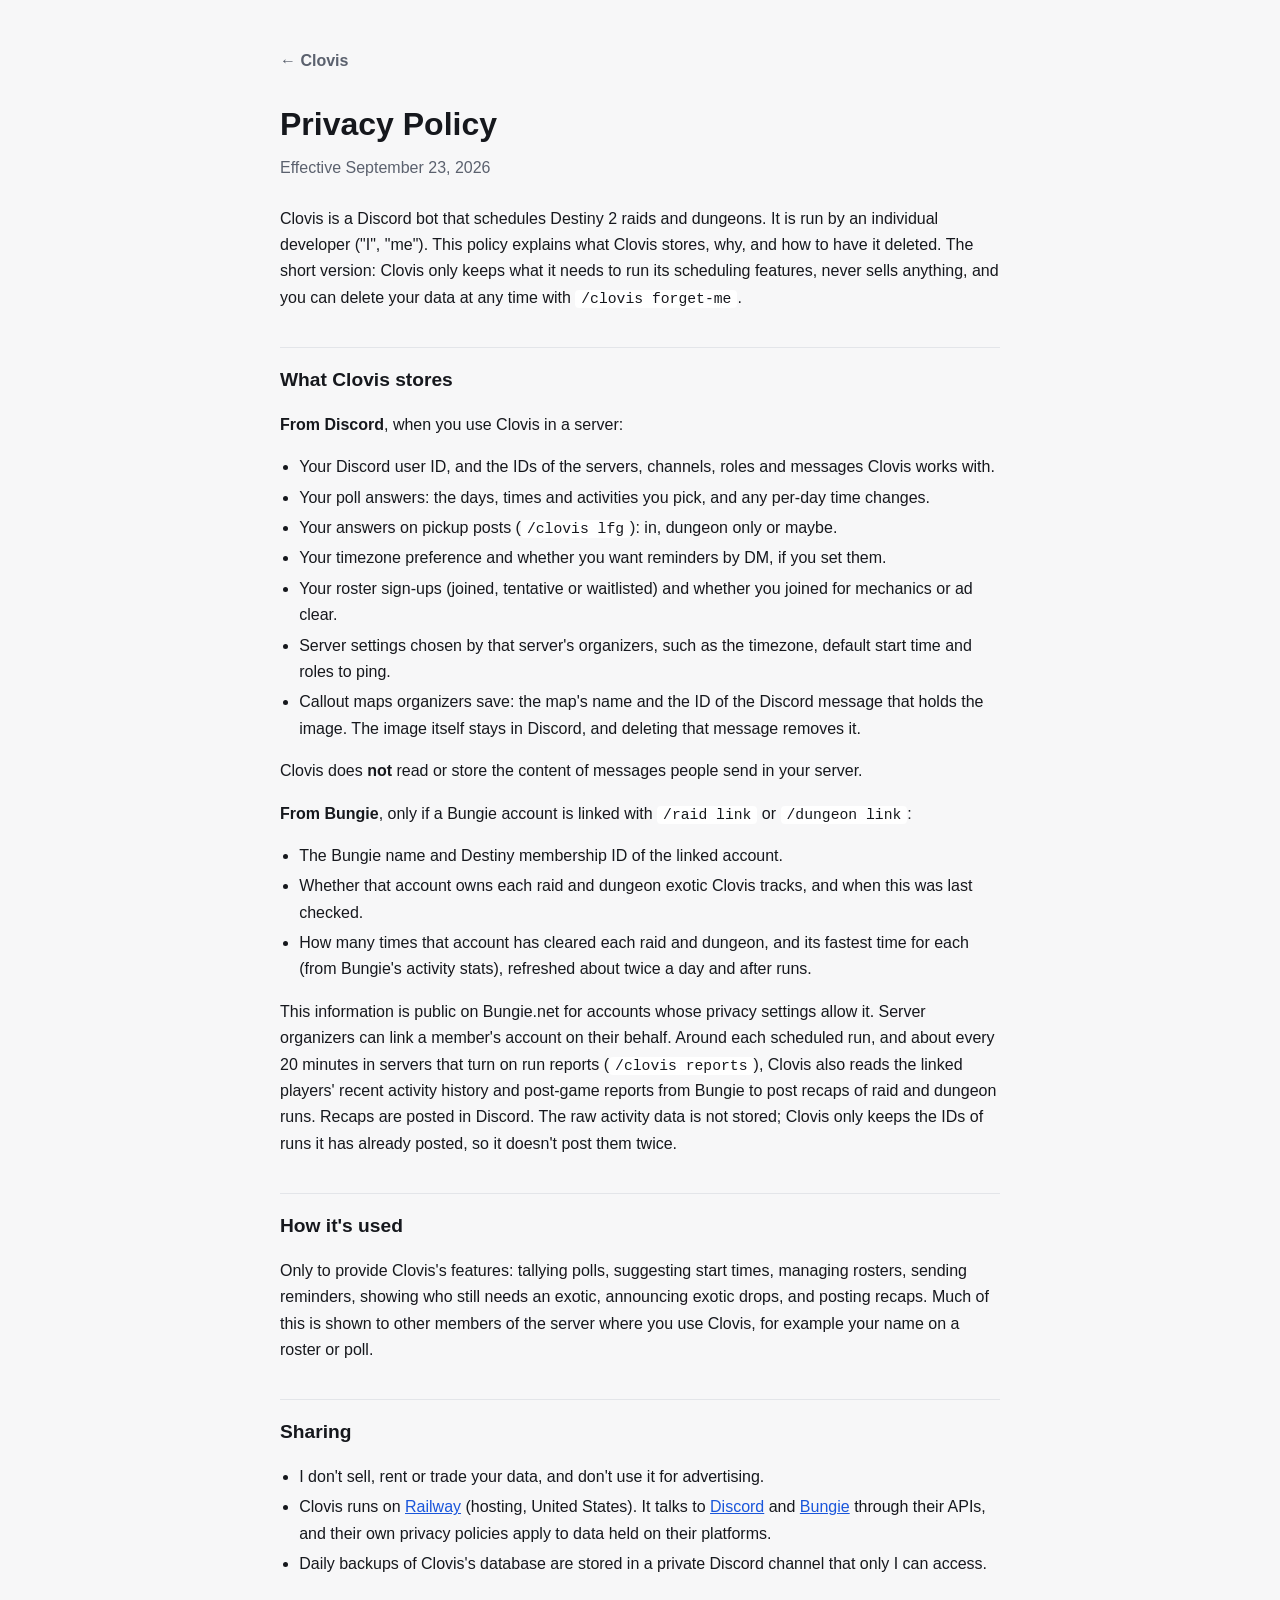
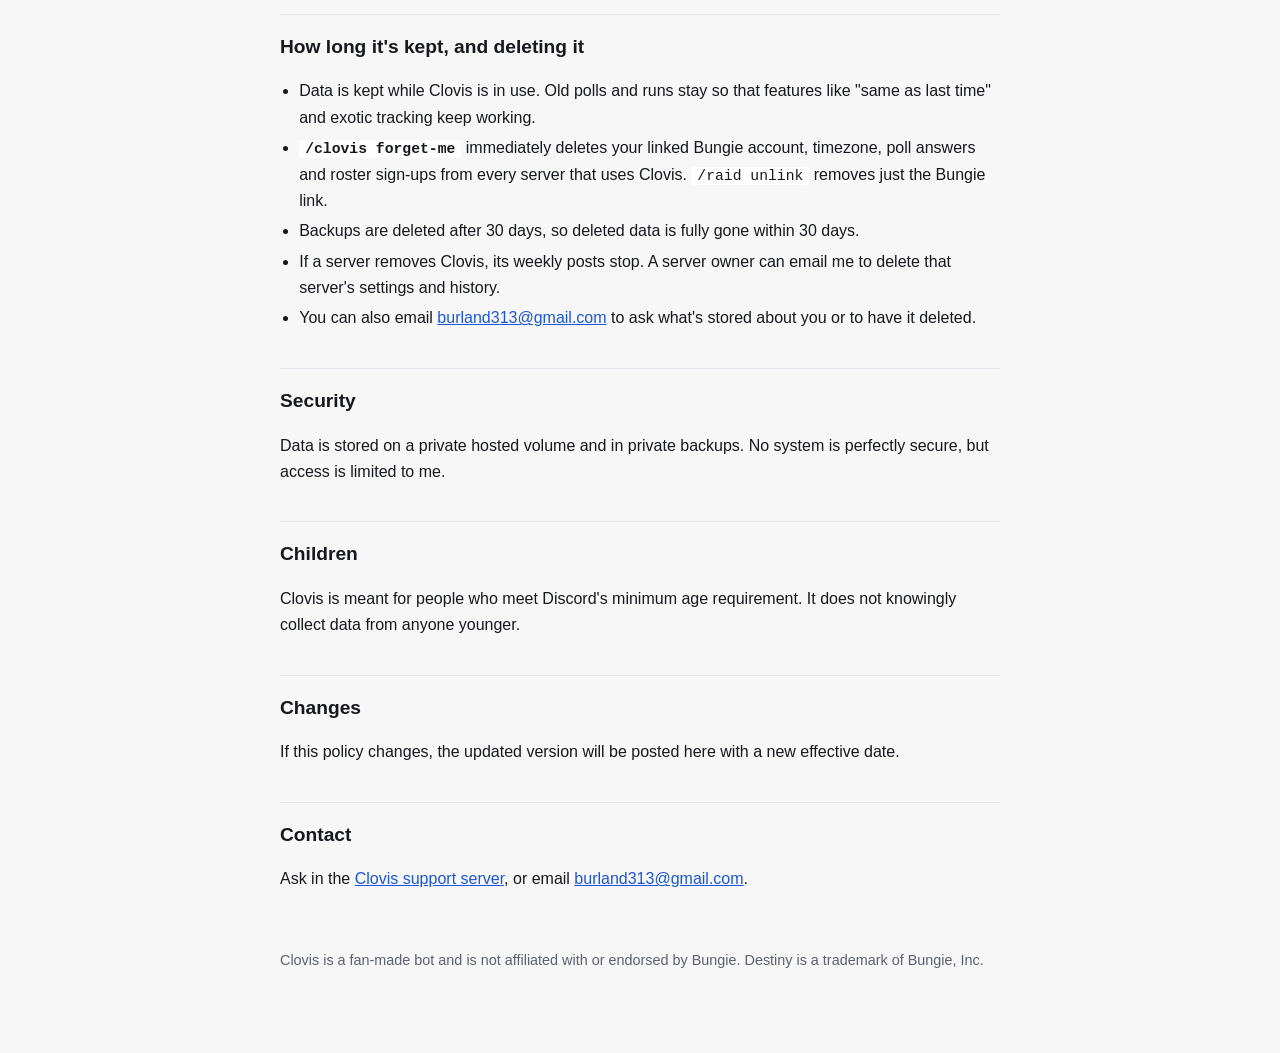
==== privacy/index.html @ f51cf2ff "Privacy: pickup post answers Co-Authored-By: Claude Opus 5.5 <noreply@anthropic.com>" ====
<!doctype html>
<html lang="en">
<head>
<meta charset="utf-8">
<meta name="viewport" content="width=device-width, initial-scale=1">
<title>Clovis Privacy Policy</title>
<link rel="stylesheet" href="../style.css">
</head>
<body>
<main>
  <header><a href="../">← Clovis</a></header>
  <h1>Privacy Policy</h1>
  <p class="meta">Effective September 23, 2026</p>

  <p>Clovis is a Discord bot that schedules Destiny 2 raids and dungeons. It is run by an individual developer ("I", "me"). This policy explains what Clovis stores, why, and how to have it deleted. The short version: Clovis only keeps what it needs to run its scheduling features, never sells anything, and you can delete your data at any time with <code>/clovis forget-me</code>.</p>

  <h2>What Clovis stores</h2>
  <p><strong>From Discord</strong>, when you use Clovis in a server:</p>
  <ul>
    <li>Your Discord user ID, and the IDs of the servers, channels, roles and messages Clovis works with.</li>
    <li>Your poll answers: the days, times and activities you pick, and any per-day time changes.</li>
    <li>Your answers on pickup posts (<code>/clovis lfg</code>): in, dungeon only or maybe.</li>
    <li>Your timezone preference and whether you want reminders by DM, if you set them.</li>
    <li>Your roster sign-ups (joined, tentative or waitlisted) and whether you joined for mechanics or ad clear.</li>
    <li>Server settings chosen by that server's organizers, such as the timezone, default start time and roles to ping.</li>
    <li>Callout maps organizers save: the map's name and the ID of the Discord message that holds the image. The image itself stays in Discord, and deleting that message removes it.</li>
  </ul>
  <p>Clovis does <strong>not</strong> read or store the content of messages people send in your server.</p>

  <p><strong>From Bungie</strong>, only if a Bungie account is linked with <code>/raid link</code> or <code>/dungeon link</code>:</p>
  <ul>
    <li>The Bungie name and Destiny membership ID of the linked account.</li>
    <li>Whether that account owns each raid and dungeon exotic Clovis tracks, and when this was last checked.</li>
    <li>How many times that account has cleared each raid and dungeon, and its fastest time for each (from Bungie's activity stats), refreshed about twice a day and after runs.</li>
  </ul>
  <p>This information is public on Bungie.net for accounts whose privacy settings allow it. Server organizers can link a member's account on their behalf. Around each scheduled run, and about every 20 minutes in servers that turn on run reports (<code>/clovis reports</code>), Clovis also reads the linked players' recent activity history and post-game reports from Bungie to post recaps of raid and dungeon runs. Recaps are posted in Discord. The raw activity data is not stored; Clovis only keeps the IDs of runs it has already posted, so it doesn't post them twice.</p>

  <h2>How it's used</h2>
  <p>Only to provide Clovis's features: tallying polls, suggesting start times, managing rosters, sending reminders, showing who still needs an exotic, announcing exotic drops, and posting recaps. Much of this is shown to other members of the server where you use Clovis, for example your name on a roster or poll.</p>

  <h2>Sharing</h2>
  <ul>
    <li>I don't sell, rent or trade your data, and don't use it for advertising.</li>
    <li>Clovis runs on <a href="https://railway.com">Railway</a> (hosting, United States). It talks to <a href="https://discord.com/privacy">Discord</a> and <a href="https://www.bungie.net/7/en/Legal/PrivacyPolicy">Bungie</a> through their APIs, and their own privacy policies apply to data held on their platforms.</li>
    <li>Daily backups of Clovis's database are stored in a private Discord channel that only I can access.</li>
  </ul>

  <h2>How long it's kept, and deleting it</h2>
  <ul>
    <li>Data is kept while Clovis is in use. Old polls and runs stay so that features like "same as last time" and exotic tracking keep working.</li>
    <li><strong><code>/clovis forget-me</code></strong> immediately deletes your linked Bungie account, timezone, poll answers and roster sign-ups from every server that uses Clovis. <code>/raid unlink</code> removes just the Bungie link.</li>
    <li>Backups are deleted after 30 days, so deleted data is fully gone within 30 days.</li>
    <li>If a server removes Clovis, its weekly posts stop. A server owner can email me to delete that server's settings and history.</li>
    <li>You can also email <a href="mailto:burland313@gmail.com">burland313@gmail.com</a> to ask what's stored about you or to have it deleted.</li>
  </ul>

  <h2>Security</h2>
  <p>Data is stored on a private hosted volume and in private backups. No system is perfectly secure, but access is limited to me.</p>

  <h2>Children</h2>
  <p>Clovis is meant for people who meet Discord's minimum age requirement. It does not knowingly collect data from anyone younger.</p>

  <h2>Changes</h2>
  <p>If this policy changes, the updated version will be posted here with a new effective date.</p>

  <h2>Contact</h2>
  <p>Ask in the <a href="https://discord.gg/Kxr7ddPRrA">Clovis support server</a>, or email <a href="mailto:burland313@gmail.com">burland313@gmail.com</a>.</p>

  <footer>Clovis is a fan-made bot and is not affiliated with or endorsed by Bungie. Destiny is a trademark of Bungie, Inc.</footer>
</main>
</body>
</html>
---- style.css ----
:root { --bg: #0f1115; --panel: #171a21; --text: #e6e8ec; --muted: #9aa1ad; --accent: #f1c40f; --link: #8ab4ff; --rule: #262a33; }
@media (prefers-color-scheme: light) {
  :root { --bg: #f7f7f8; --panel: #ffffff; --text: #16181d; --muted: #5b616e; --accent: #b8860b; --link: #1a56db; --rule: #e3e5e9; }
}
* { box-sizing: border-box; }
body { margin: 0; background: var(--bg); color: var(--text); font: 16px/1.65 -apple-system, BlinkMacSystemFont, "Segoe UI", Roboto, sans-serif; }
main { max-width: 760px; margin: 0 auto; padding: 48px 20px 80px; }
header a { color: var(--muted); text-decoration: none; font-weight: 600; }
h1 { font-size: 2rem; margin: 24px 0 4px; }
h1 span { color: var(--accent); }
h2 { font-size: 1.2rem; margin: 36px 0 8px; padding-top: 16px; border-top: 1px solid var(--rule); }
.meta { color: var(--muted); margin: 0 0 24px; }
a { color: var(--link); }
ul { padding-left: 1.2em; }
li { margin: 4px 0; }
code { background: var(--panel); padding: 1px 6px; border-radius: 4px; font-size: .92em; }
.card { background: var(--panel); border: 1px solid var(--rule); border-radius: 10px; padding: 16px 20px; margin: 16px 0; }
footer { margin-top: 56px; color: var(--muted); font-size: .9rem; }
.cta { display: flex; flex-wrap: wrap; align-items: center; gap: 10px 16px; margin: 0 0 24px; }
.cta span { color: var(--muted); font-size: .92rem; }
.add { display: inline-block; background: #5865f2; color: #fff; font-weight: 600; text-decoration: none; padding: 10px 18px; border-radius: 6px; }
.add:hover { background: #4752c4; }
.add:focus-visible { outline: 2px solid var(--accent); outline-offset: 2px; }
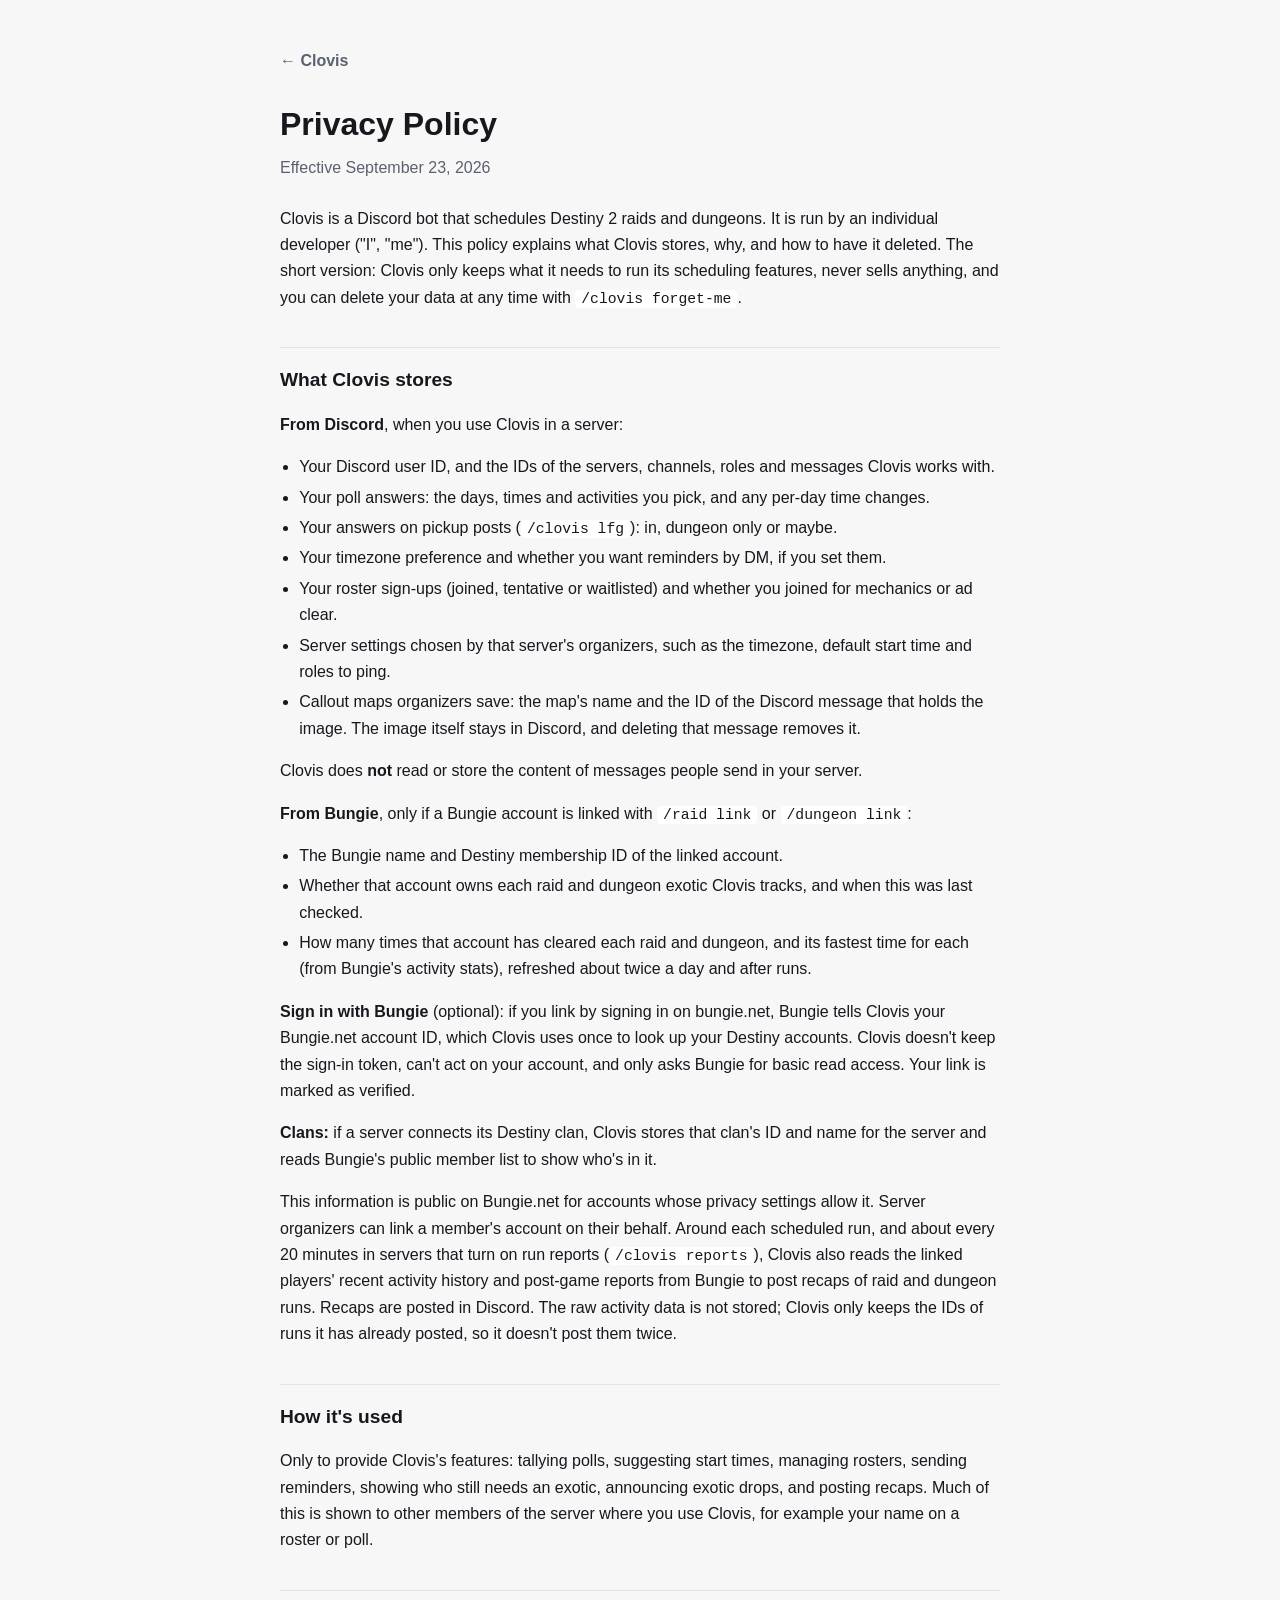
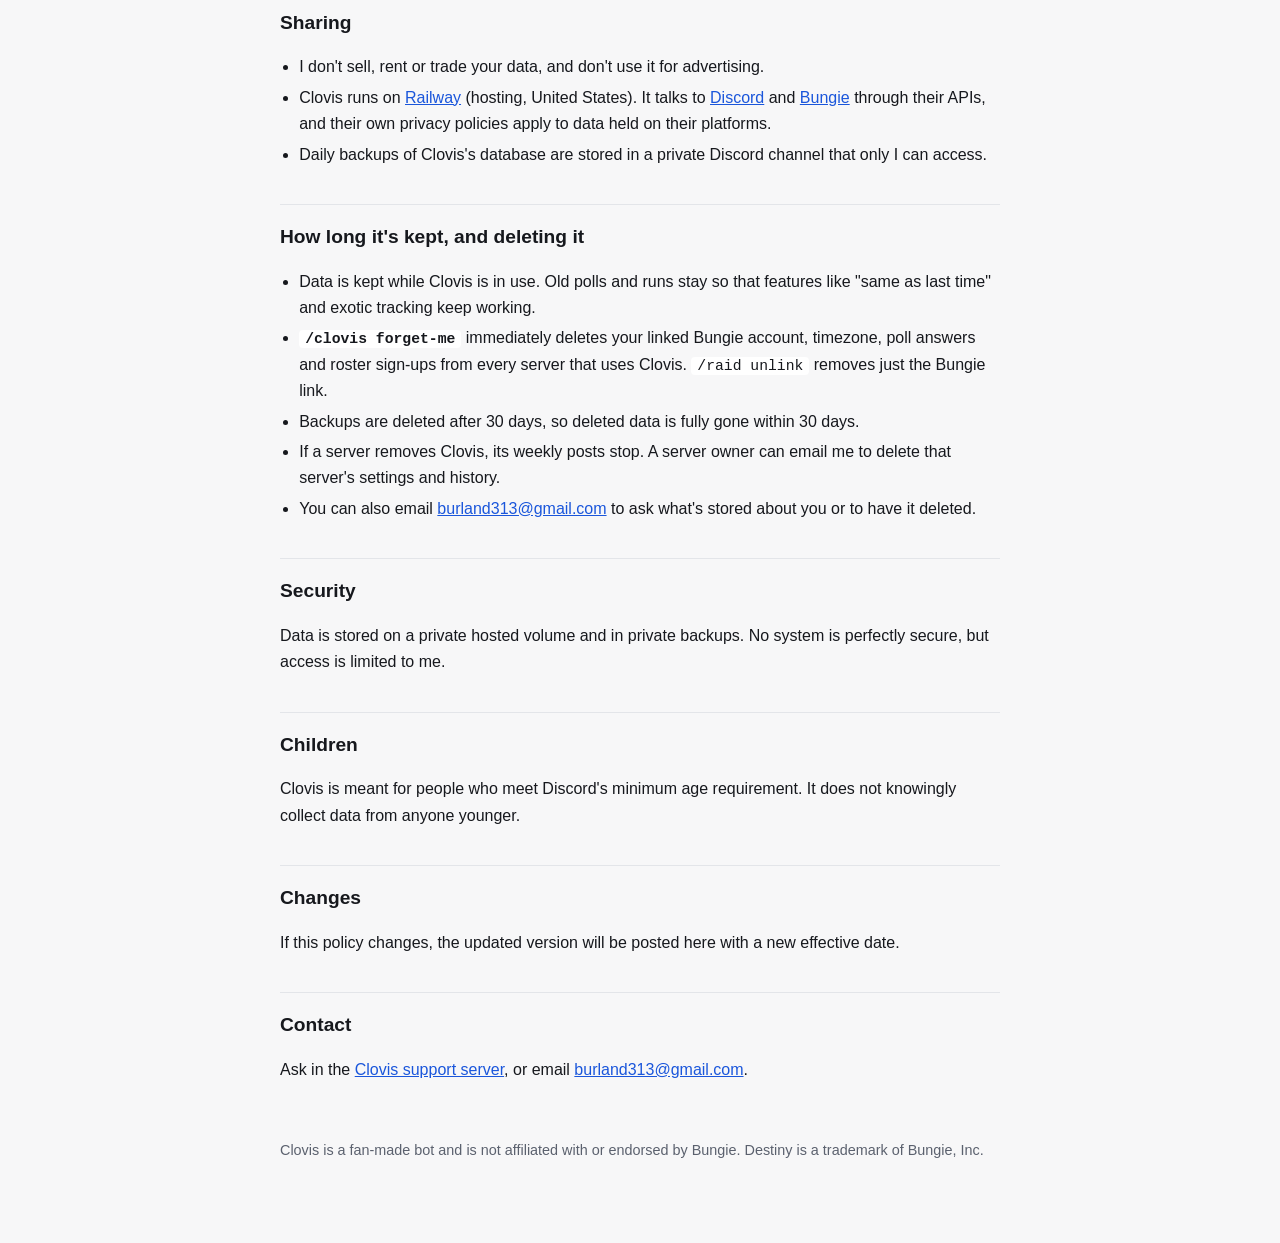
==== commit b77c990e: "Privacy: Bungie sign-in and clans Co-Authored-By: Claude Opus 5.5 <noreply@anthropic.com>" ====
--- a/privacy/index.html
+++ b/privacy/index.html
@@ -33,6 +33,8 @@
     <li>Whether that account owns each raid and dungeon exotic Clovis tracks, and when this was last checked.</li>
     <li>How many times that account has cleared each raid and dungeon, and its fastest time for each (from Bungie's activity stats), refreshed about twice a day and after runs.</li>
   </ul>
+  <p><strong>Sign in with Bungie</strong> (optional): if you link by signing in on bungie.net, Bungie tells Clovis your Bungie.net account ID, which Clovis uses once to look up your Destiny accounts. Clovis doesn't keep the sign-in token, can't act on your account, and only asks Bungie for basic read access. Your link is marked as verified.</p>
+  <p><strong>Clans:</strong> if a server connects its Destiny clan, Clovis stores that clan's ID and name for the server and reads Bungie's public member list to show who's in it.</p>
   <p>This information is public on Bungie.net for accounts whose privacy settings allow it. Server organizers can link a member's account on their behalf. Around each scheduled run, and about every 20 minutes in servers that turn on run reports (<code>/clovis reports</code>), Clovis also reads the linked players' recent activity history and post-game reports from Bungie to post recaps of raid and dungeon runs. Recaps are posted in Discord. The raw activity data is not stored; Clovis only keeps the IDs of runs it has already posted, so it doesn't post them twice.</p>
 
   <h2>How it's used</h2>
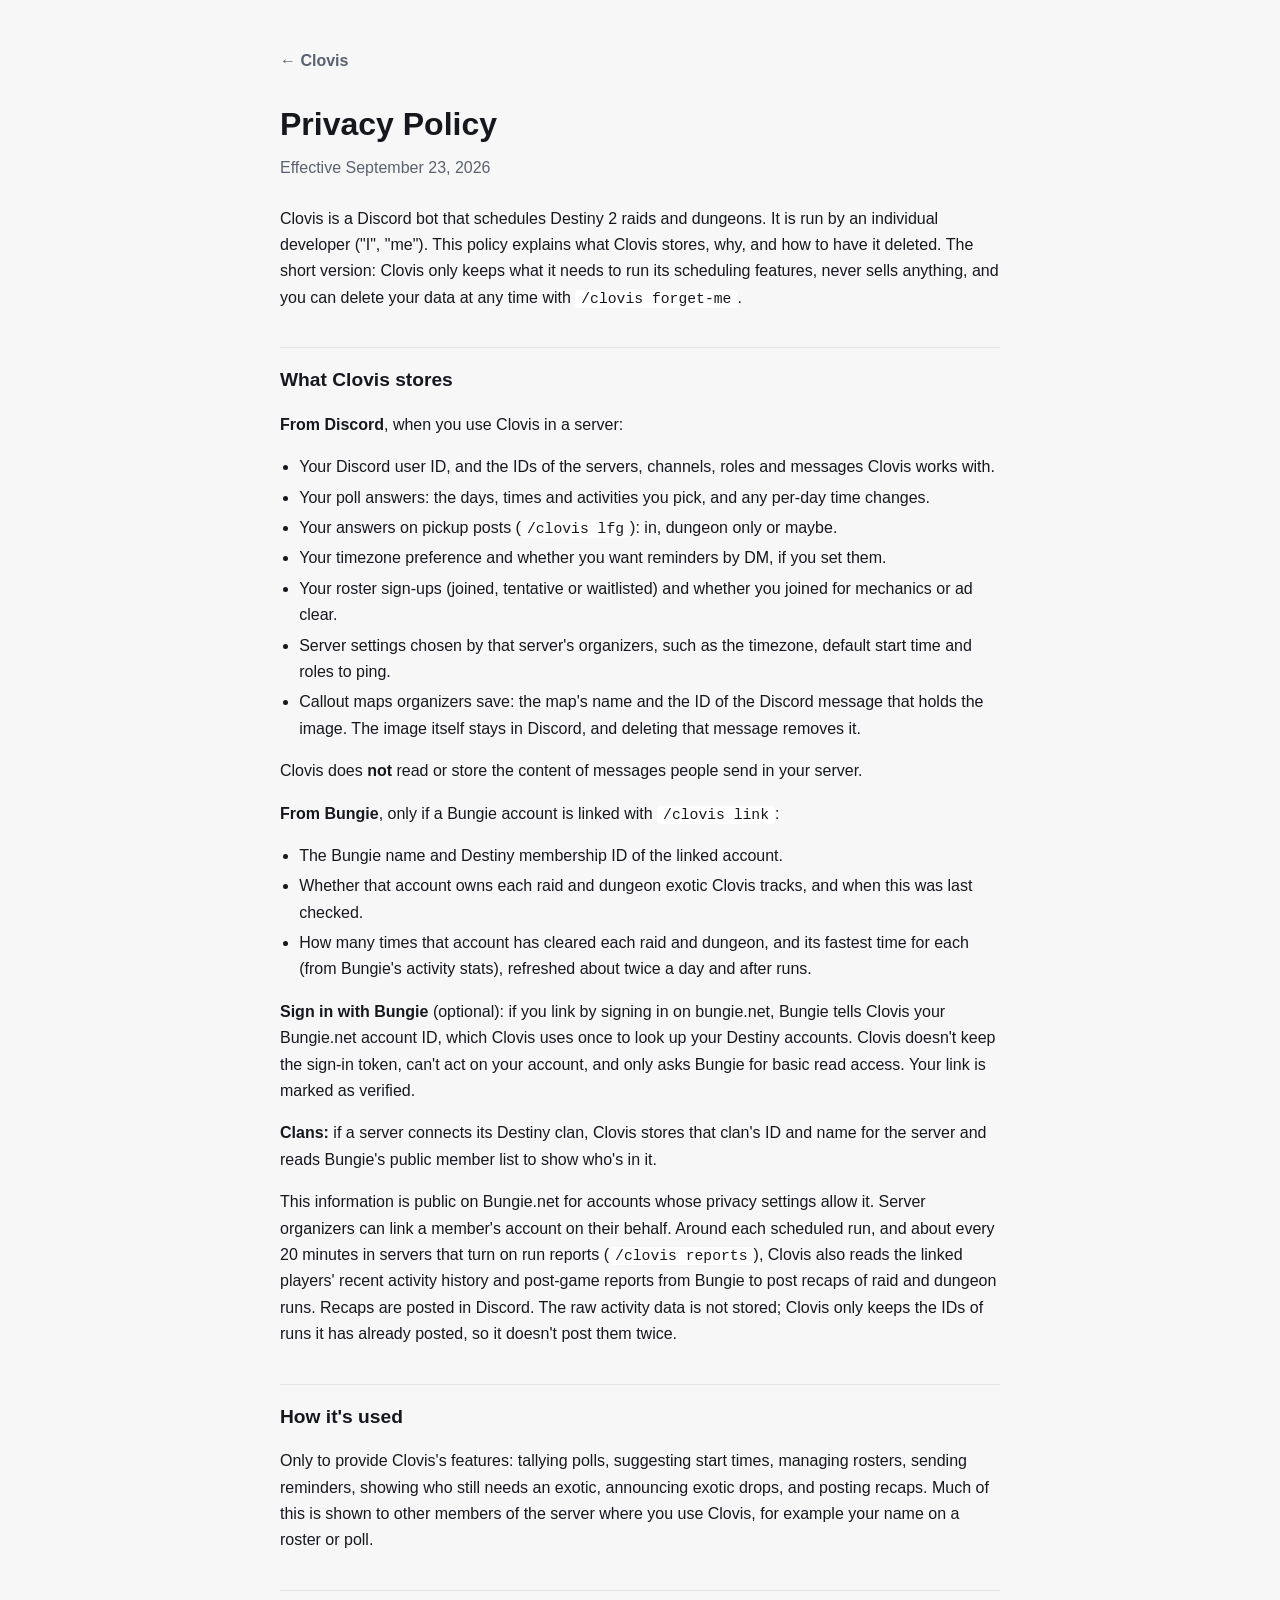
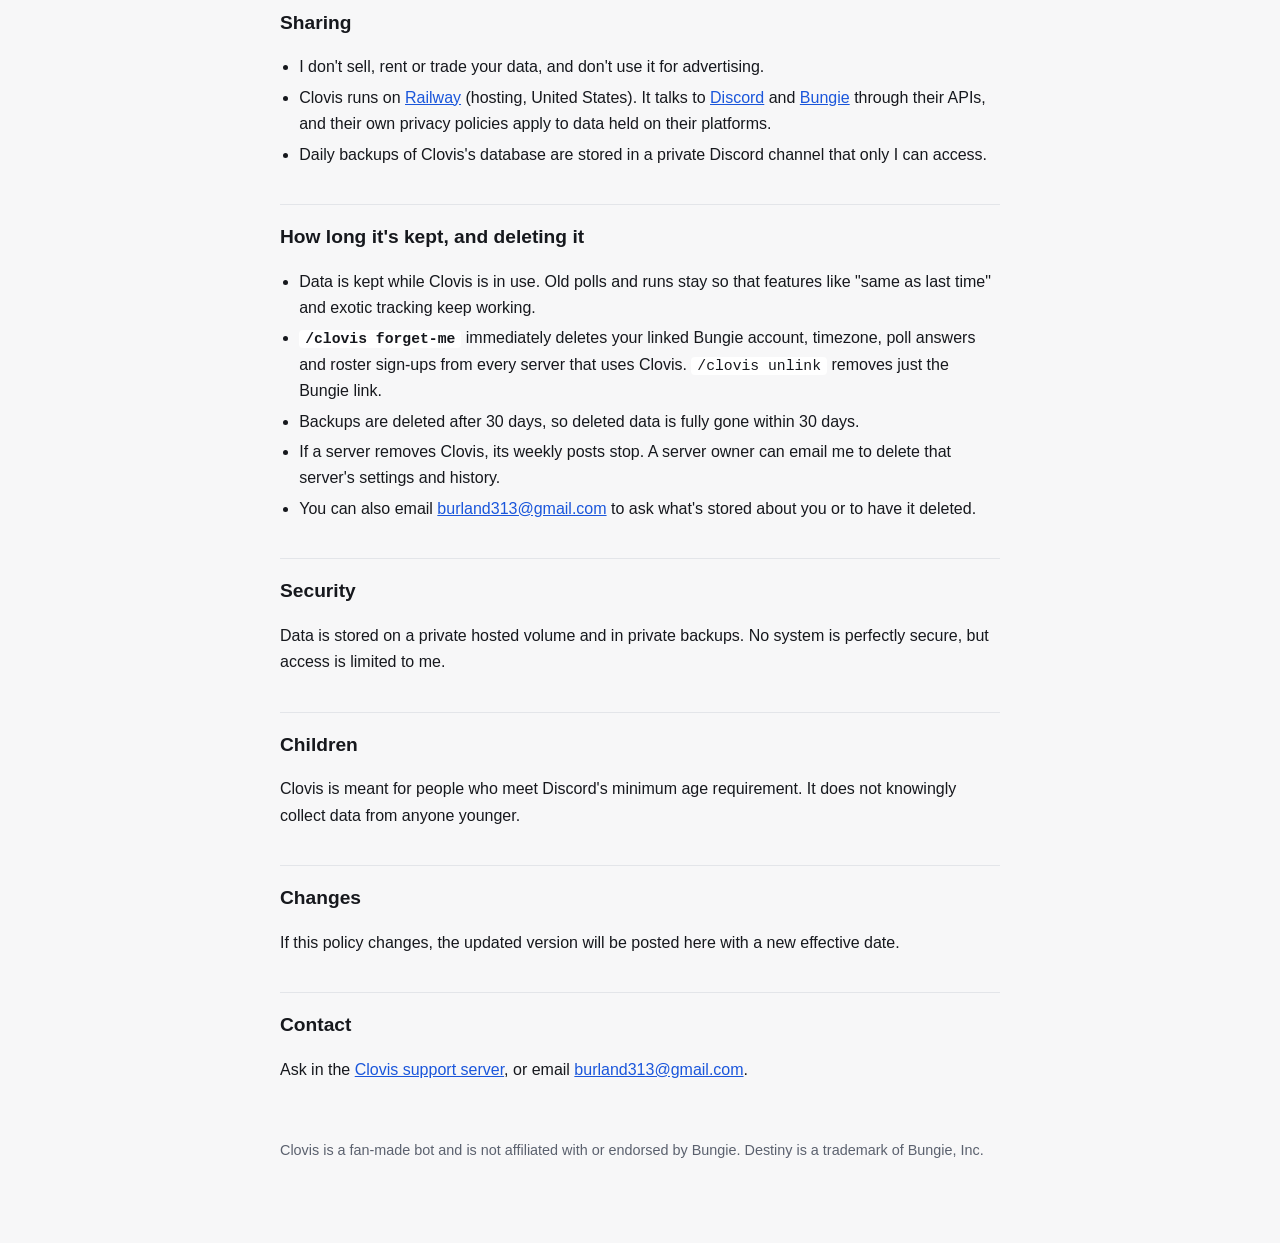
==== commit c0ffb5d4: "Linking moved to /clovis link Co-Authored-By: Claude Opus 5.5 <noreply@anthropic.com>" ====
--- a/privacy/index.html
+++ b/privacy/index.html
@@ -27,7 +27,7 @@
   </ul>
   <p>Clovis does <strong>not</strong> read or store the content of messages people send in your server.</p>
 
-  <p><strong>From Bungie</strong>, only if a Bungie account is linked with <code>/raid link</code> or <code>/dungeon link</code>:</p>
+  <p><strong>From Bungie</strong>, only if a Bungie account is linked with <code>/clovis link</code>:</p>
   <ul>
     <li>The Bungie name and Destiny membership ID of the linked account.</li>
     <li>Whether that account owns each raid and dungeon exotic Clovis tracks, and when this was last checked.</li>
@@ -50,7 +50,7 @@
   <h2>How long it's kept, and deleting it</h2>
   <ul>
     <li>Data is kept while Clovis is in use. Old polls and runs stay so that features like "same as last time" and exotic tracking keep working.</li>
-    <li><strong><code>/clovis forget-me</code></strong> immediately deletes your linked Bungie account, timezone, poll answers and roster sign-ups from every server that uses Clovis. <code>/raid unlink</code> removes just the Bungie link.</li>
+    <li><strong><code>/clovis forget-me</code></strong> immediately deletes your linked Bungie account, timezone, poll answers and roster sign-ups from every server that uses Clovis. <code>/clovis unlink</code> removes just the Bungie link.</li>
     <li>Backups are deleted after 30 days, so deleted data is fully gone within 30 days.</li>
     <li>If a server removes Clovis, its weekly posts stop. A server owner can email me to delete that server's settings and history.</li>
     <li>You can also email <a href="mailto:burland313@gmail.com">burland313@gmail.com</a> to ask what's stored about you or to have it deleted.</li>
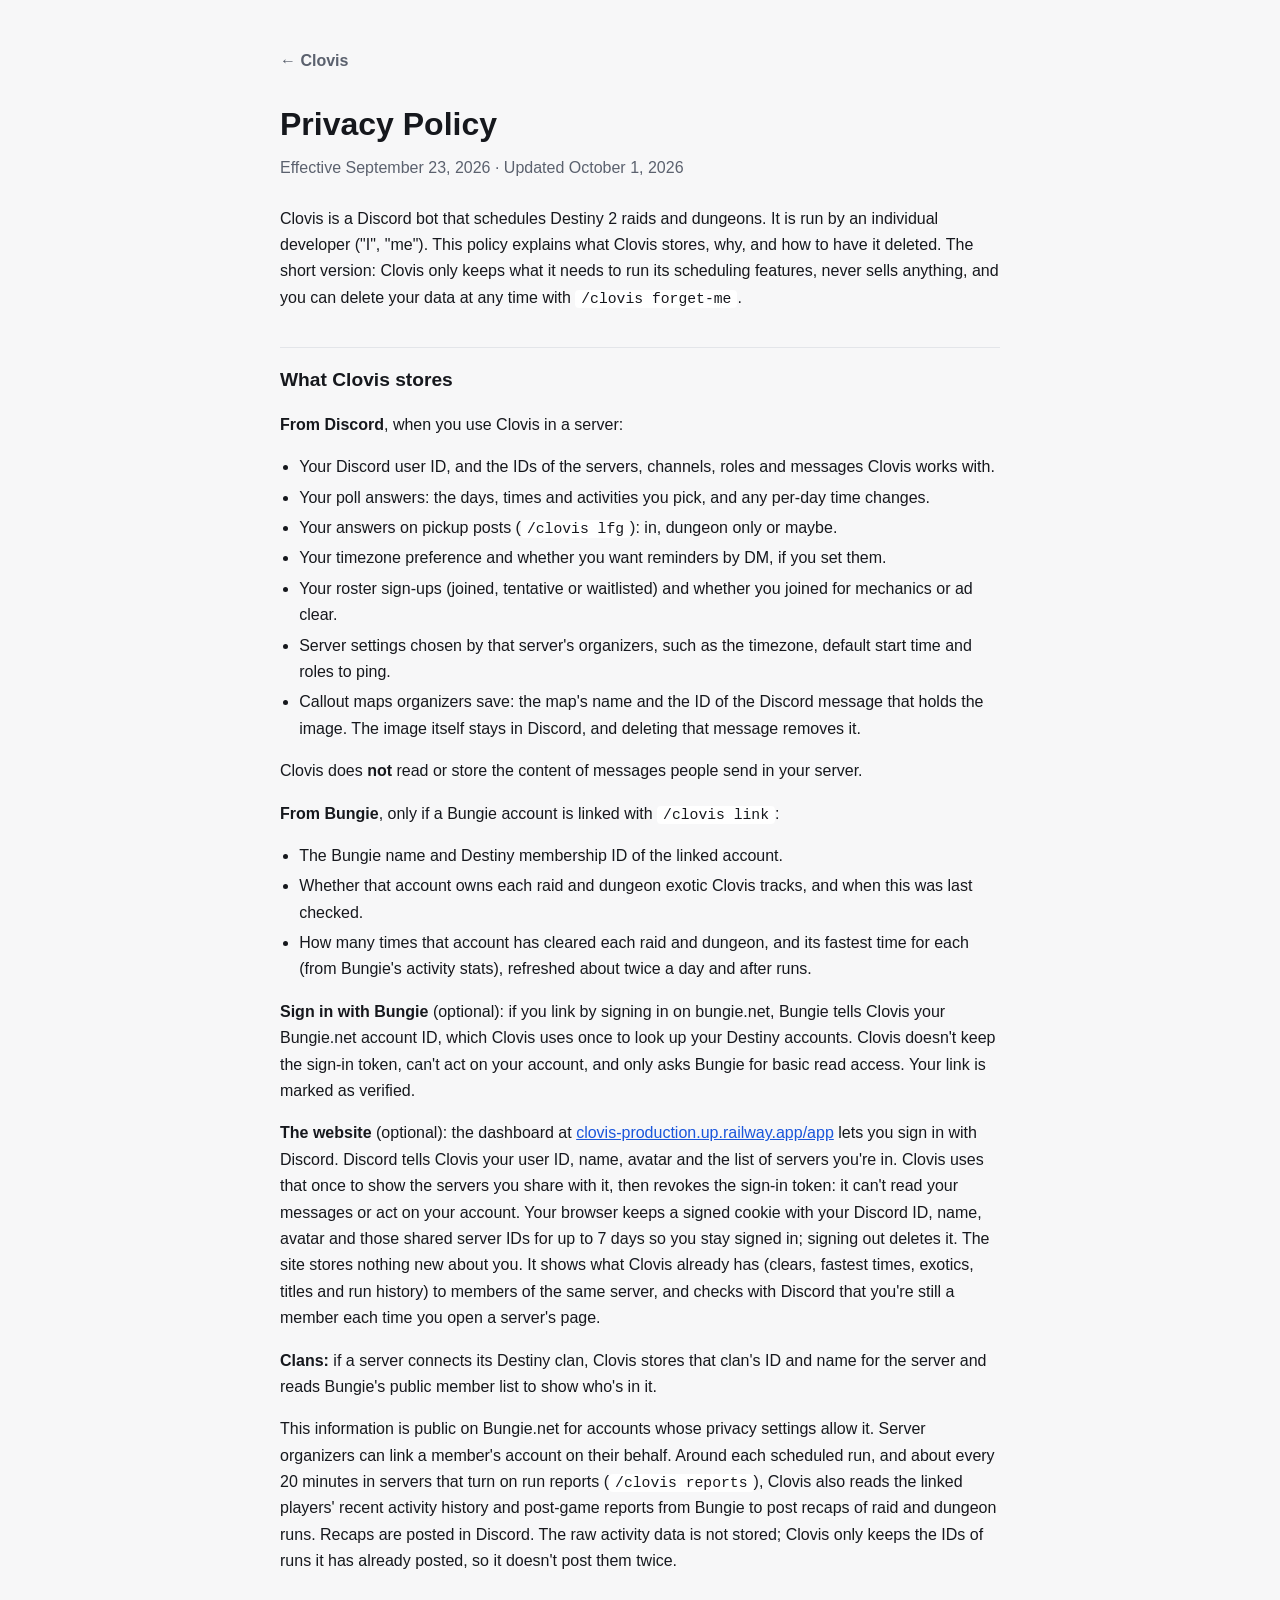
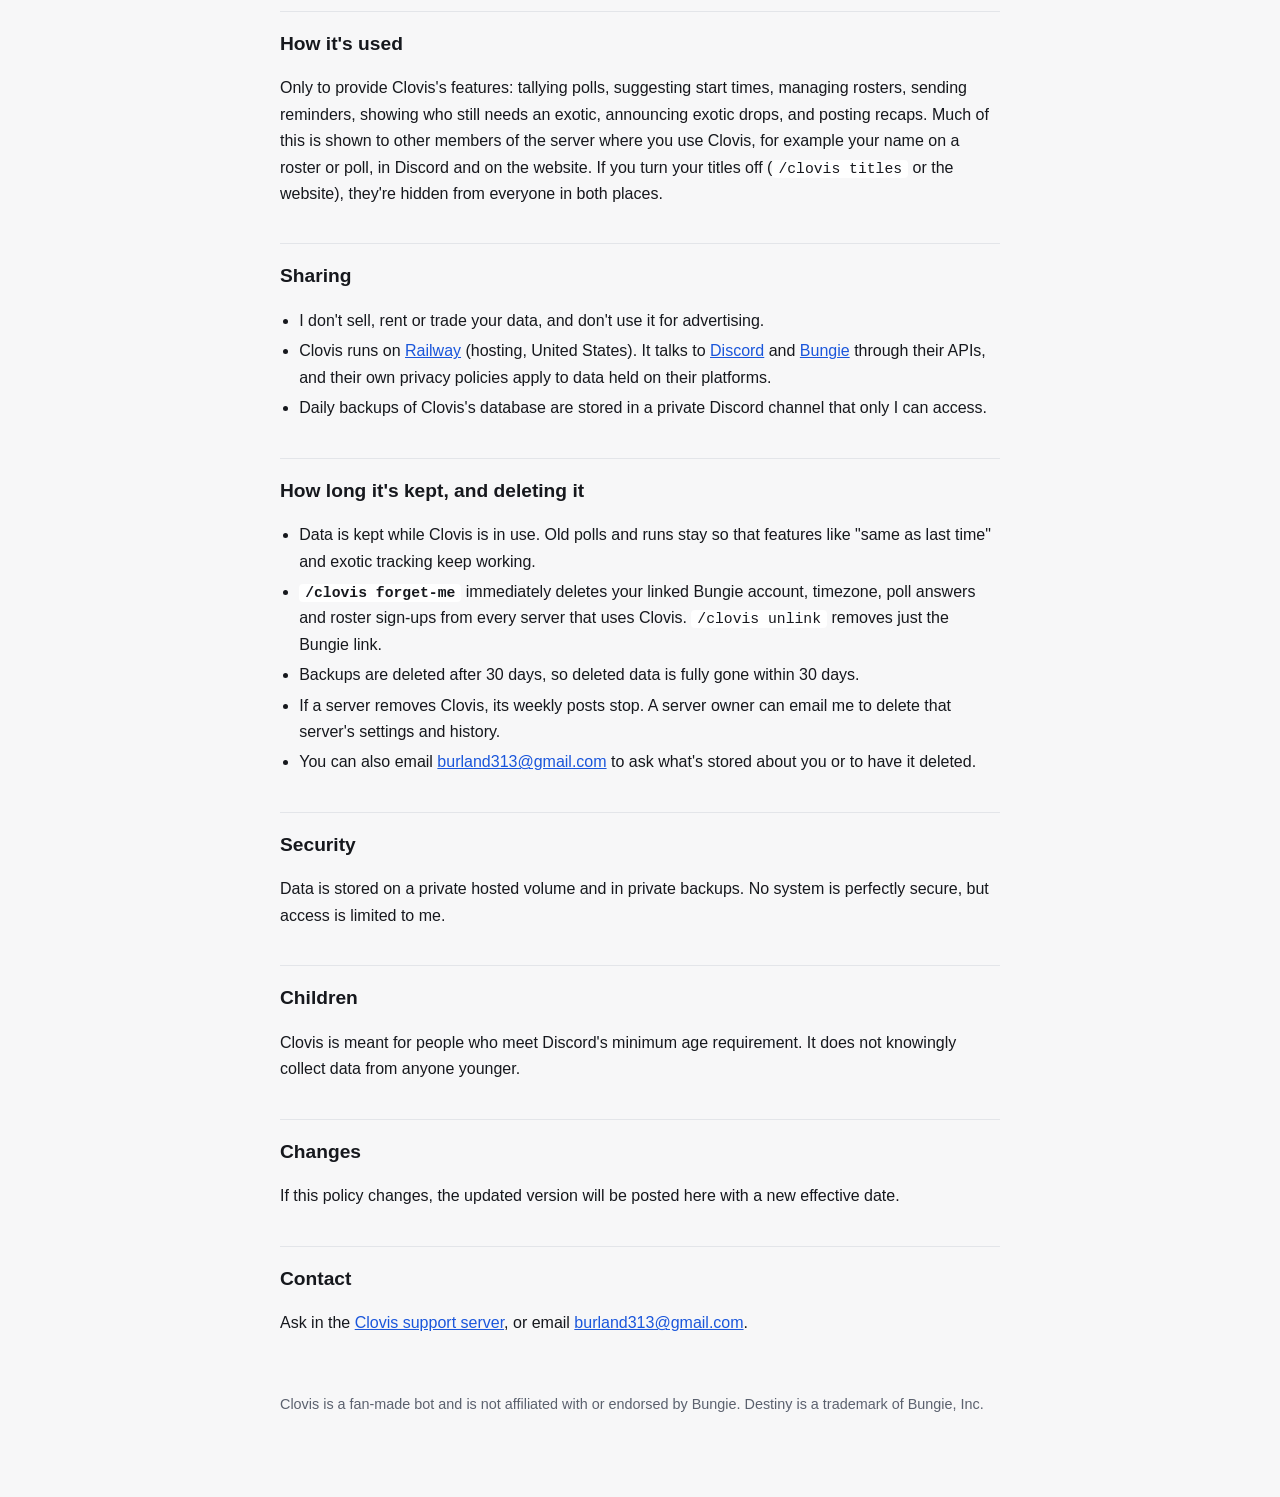
==== commit 8a1c2fa9: "Dashboard link, and the website sign-in in the privacy policy and terms Co-Authored-By: Claude Opus " ====
--- a/privacy/index.html
+++ b/privacy/index.html
@@ -10,7 +10,7 @@
 <main>
   <header><a href="../">← Clovis</a></header>
   <h1>Privacy Policy</h1>
-  <p class="meta">Effective September 23, 2026</p>
+  <p class="meta">Effective September 23, 2026 · Updated October 1, 2026</p>
 
   <p>Clovis is a Discord bot that schedules Destiny 2 raids and dungeons. It is run by an individual developer ("I", "me"). This policy explains what Clovis stores, why, and how to have it deleted. The short version: Clovis only keeps what it needs to run its scheduling features, never sells anything, and you can delete your data at any time with <code>/clovis forget-me</code>.</p>
 
@@ -34,11 +34,12 @@
     <li>How many times that account has cleared each raid and dungeon, and its fastest time for each (from Bungie's activity stats), refreshed about twice a day and after runs.</li>
   </ul>
   <p><strong>Sign in with Bungie</strong> (optional): if you link by signing in on bungie.net, Bungie tells Clovis your Bungie.net account ID, which Clovis uses once to look up your Destiny accounts. Clovis doesn't keep the sign-in token, can't act on your account, and only asks Bungie for basic read access. Your link is marked as verified.</p>
+  <p><strong>The website</strong> (optional): the dashboard at <a href="https://clovis-production.up.railway.app/app">clovis-production.up.railway.app/app</a> lets you sign in with Discord. Discord tells Clovis your user ID, name, avatar and the list of servers you're in. Clovis uses that once to show the servers you share with it, then revokes the sign-in token: it can't read your messages or act on your account. Your browser keeps a signed cookie with your Discord ID, name, avatar and those shared server IDs for up to 7 days so you stay signed in; signing out deletes it. The site stores nothing new about you. It shows what Clovis already has (clears, fastest times, exotics, titles and run history) to members of the same server, and checks with Discord that you're still a member each time you open a server's page.</p>
   <p><strong>Clans:</strong> if a server connects its Destiny clan, Clovis stores that clan's ID and name for the server and reads Bungie's public member list to show who's in it.</p>
   <p>This information is public on Bungie.net for accounts whose privacy settings allow it. Server organizers can link a member's account on their behalf. Around each scheduled run, and about every 20 minutes in servers that turn on run reports (<code>/clovis reports</code>), Clovis also reads the linked players' recent activity history and post-game reports from Bungie to post recaps of raid and dungeon runs. Recaps are posted in Discord. The raw activity data is not stored; Clovis only keeps the IDs of runs it has already posted, so it doesn't post them twice.</p>
 
   <h2>How it's used</h2>
-  <p>Only to provide Clovis's features: tallying polls, suggesting start times, managing rosters, sending reminders, showing who still needs an exotic, announcing exotic drops, and posting recaps. Much of this is shown to other members of the server where you use Clovis, for example your name on a roster or poll.</p>
+  <p>Only to provide Clovis's features: tallying polls, suggesting start times, managing rosters, sending reminders, showing who still needs an exotic, announcing exotic drops, and posting recaps. Much of this is shown to other members of the server where you use Clovis, for example your name on a roster or poll, in Discord and on the website. If you turn your titles off (<code>/clovis titles</code> or the website), they're hidden from everyone in both places.</p>
 
   <h2>Sharing</h2>
   <ul>
--- a/style.css
+++ b/style.css
@@ -21,3 +21,5 @@
 .add { display: inline-block; background: #5865f2; color: #fff; font-weight: 600; text-decoration: none; padding: 10px 18px; border-radius: 6px; }
 .add:hover { background: #4752c4; }
 .add:focus-visible { outline: 2px solid var(--accent); outline-offset: 2px; }
+.dash { display: inline-block; color: var(--accent); font-weight: 600; text-decoration: none; padding: 9px 16px; border-radius: 6px; border: 1px solid var(--accent); }
+.dash:hover { background: var(--accent); color: #16181d; }
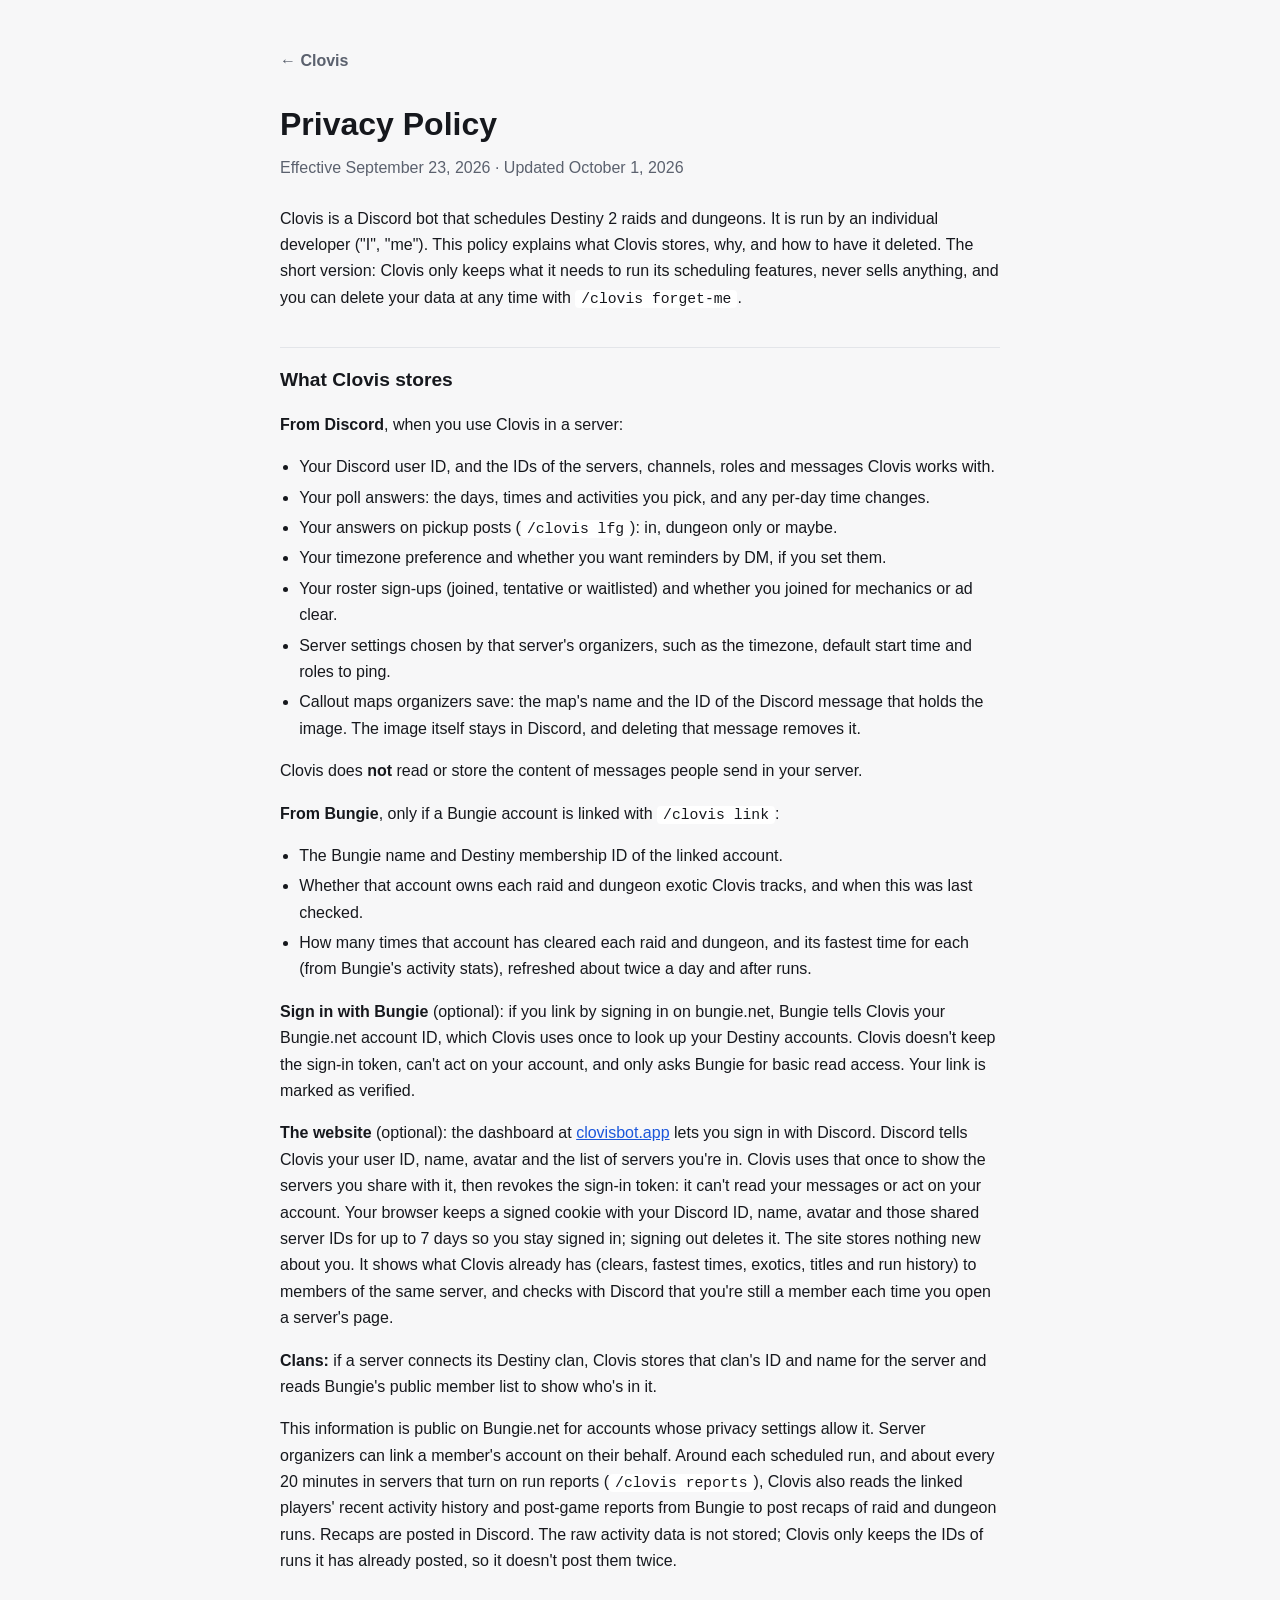
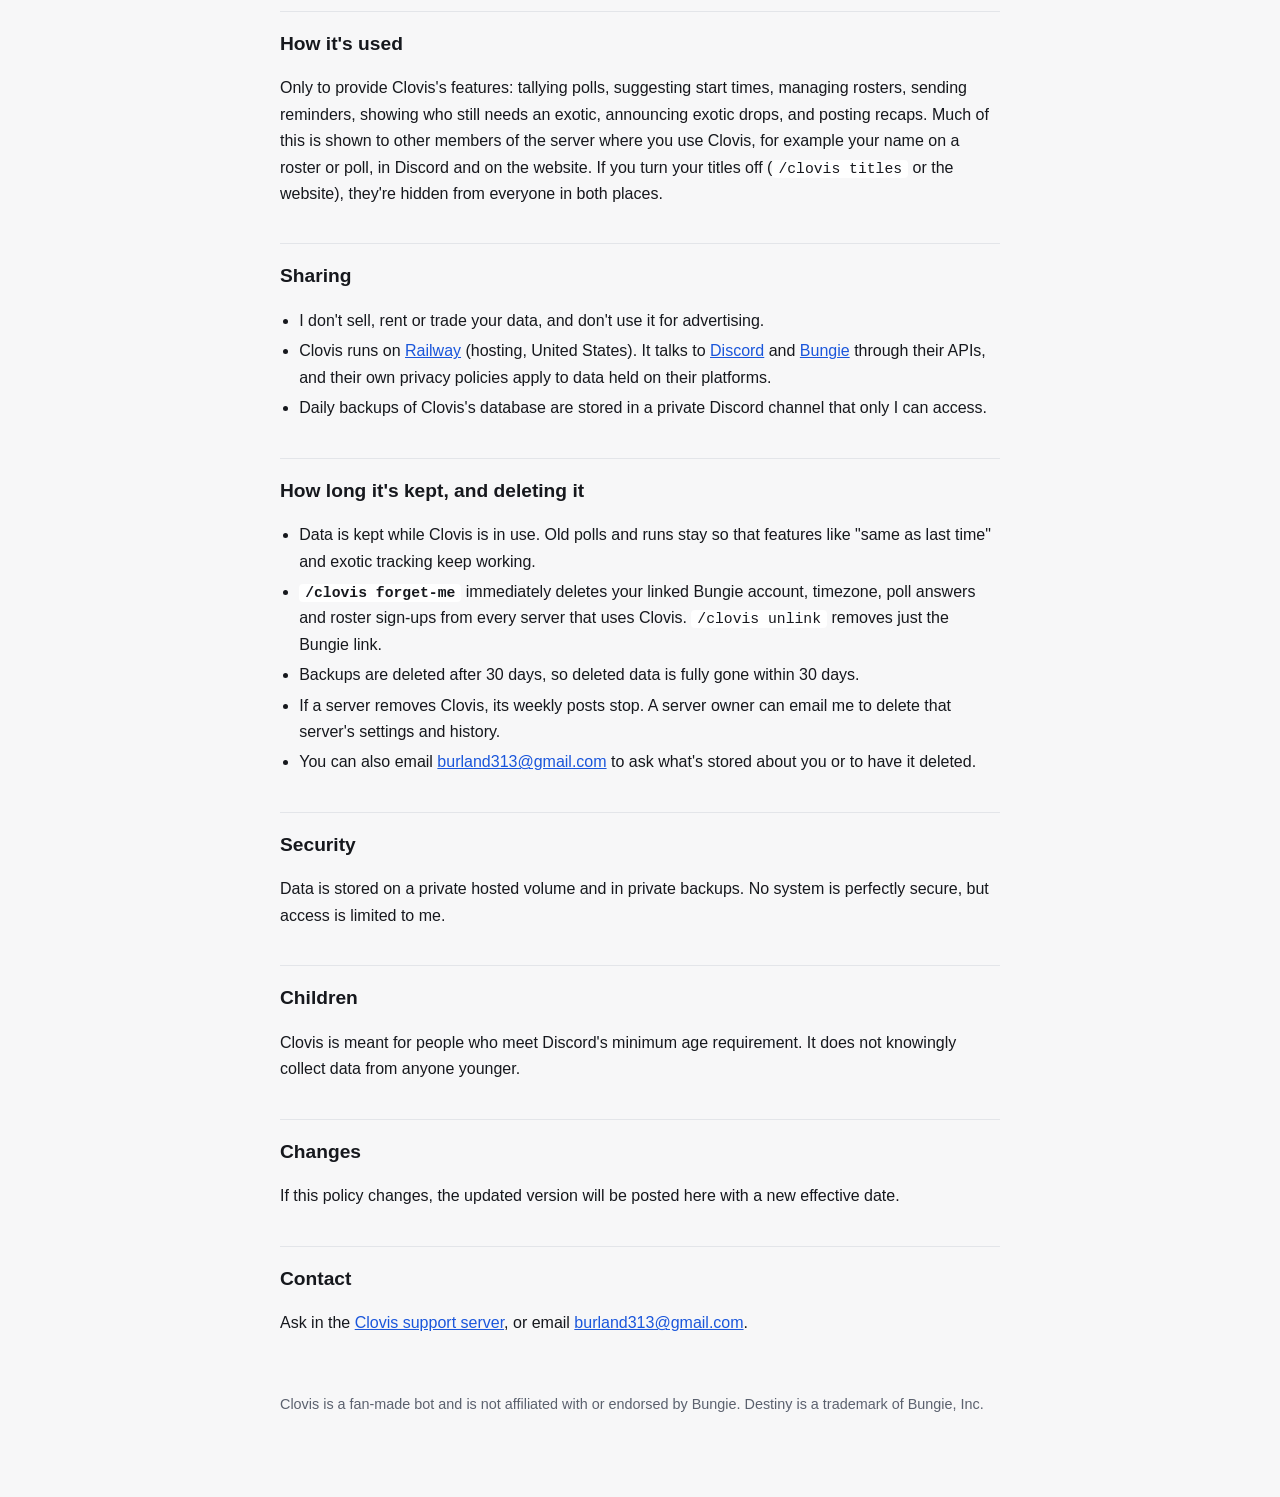
==== commit 48a4bdf6: "The dashboard lives at clovisbot.app Co-Authored-By: Claude Opus 5.5 <noreply@anthropic.com>" ====
--- a/privacy/index.html
+++ b/privacy/index.html
@@ -4,6 +4,8 @@
 <meta charset="utf-8">
 <meta name="viewport" content="width=device-width, initial-scale=1">
 <title>Clovis Privacy Policy</title>
+<link rel="icon" type="image/png" sizes="32x32" href="../icon-32.png">
+<link rel="apple-touch-icon" href="../icon-180.png">
 <link rel="stylesheet" href="../style.css">
 </head>
 <body>
@@ -34,7 +36,7 @@
     <li>How many times that account has cleared each raid and dungeon, and its fastest time for each (from Bungie's activity stats), refreshed about twice a day and after runs.</li>
   </ul>
   <p><strong>Sign in with Bungie</strong> (optional): if you link by signing in on bungie.net, Bungie tells Clovis your Bungie.net account ID, which Clovis uses once to look up your Destiny accounts. Clovis doesn't keep the sign-in token, can't act on your account, and only asks Bungie for basic read access. Your link is marked as verified.</p>
-  <p><strong>The website</strong> (optional): the dashboard at <a href="https://clovis-production.up.railway.app/app">clovis-production.up.railway.app/app</a> lets you sign in with Discord. Discord tells Clovis your user ID, name, avatar and the list of servers you're in. Clovis uses that once to show the servers you share with it, then revokes the sign-in token: it can't read your messages or act on your account. Your browser keeps a signed cookie with your Discord ID, name, avatar and those shared server IDs for up to 7 days so you stay signed in; signing out deletes it. The site stores nothing new about you. It shows what Clovis already has (clears, fastest times, exotics, titles and run history) to members of the same server, and checks with Discord that you're still a member each time you open a server's page.</p>
+  <p><strong>The website</strong> (optional): the dashboard at <a href="https://clovisbot.app/app">clovisbot.app</a> lets you sign in with Discord. Discord tells Clovis your user ID, name, avatar and the list of servers you're in. Clovis uses that once to show the servers you share with it, then revokes the sign-in token: it can't read your messages or act on your account. Your browser keeps a signed cookie with your Discord ID, name, avatar and those shared server IDs for up to 7 days so you stay signed in; signing out deletes it. The site stores nothing new about you. It shows what Clovis already has (clears, fastest times, exotics, titles and run history) to members of the same server, and checks with Discord that you're still a member each time you open a server's page.</p>
   <p><strong>Clans:</strong> if a server connects its Destiny clan, Clovis stores that clan's ID and name for the server and reads Bungie's public member list to show who's in it.</p>
   <p>This information is public on Bungie.net for accounts whose privacy settings allow it. Server organizers can link a member's account on their behalf. Around each scheduled run, and about every 20 minutes in servers that turn on run reports (<code>/clovis reports</code>), Clovis also reads the linked players' recent activity history and post-game reports from Bungie to post recaps of raid and dungeon runs. Recaps are posted in Discord. The raw activity data is not stored; Clovis only keeps the IDs of runs it has already posted, so it doesn't post them twice.</p>
 
--- a/style.css
+++ b/style.css
@@ -23,3 +23,5 @@
 .add:focus-visible { outline: 2px solid var(--accent); outline-offset: 2px; }
 .dash { display: inline-block; color: var(--accent); font-weight: 600; text-decoration: none; padding: 9px 16px; border-radius: 6px; border: 1px solid var(--accent); }
 .dash:hover { background: var(--accent); color: #16181d; }
+h1 { display: flex; align-items: center; gap: 14px; }
+.logo { border-radius: 12px; }
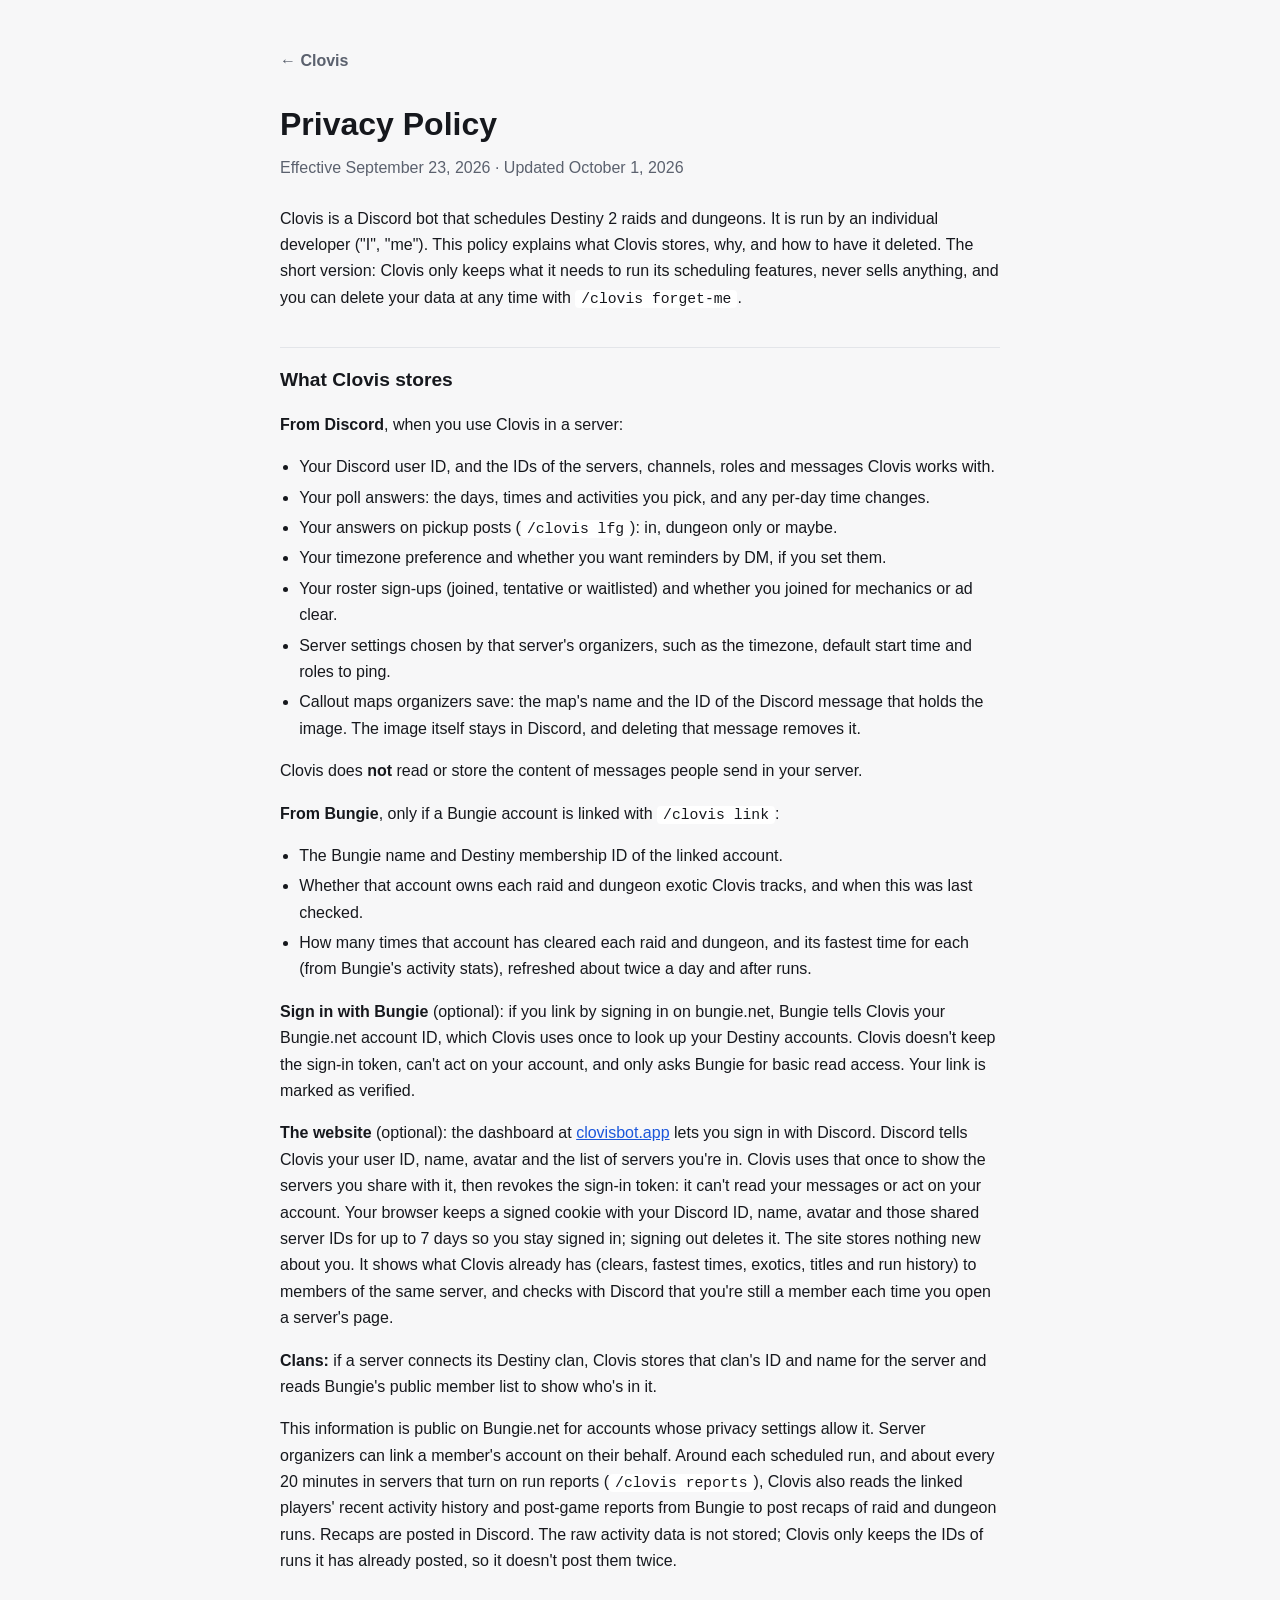
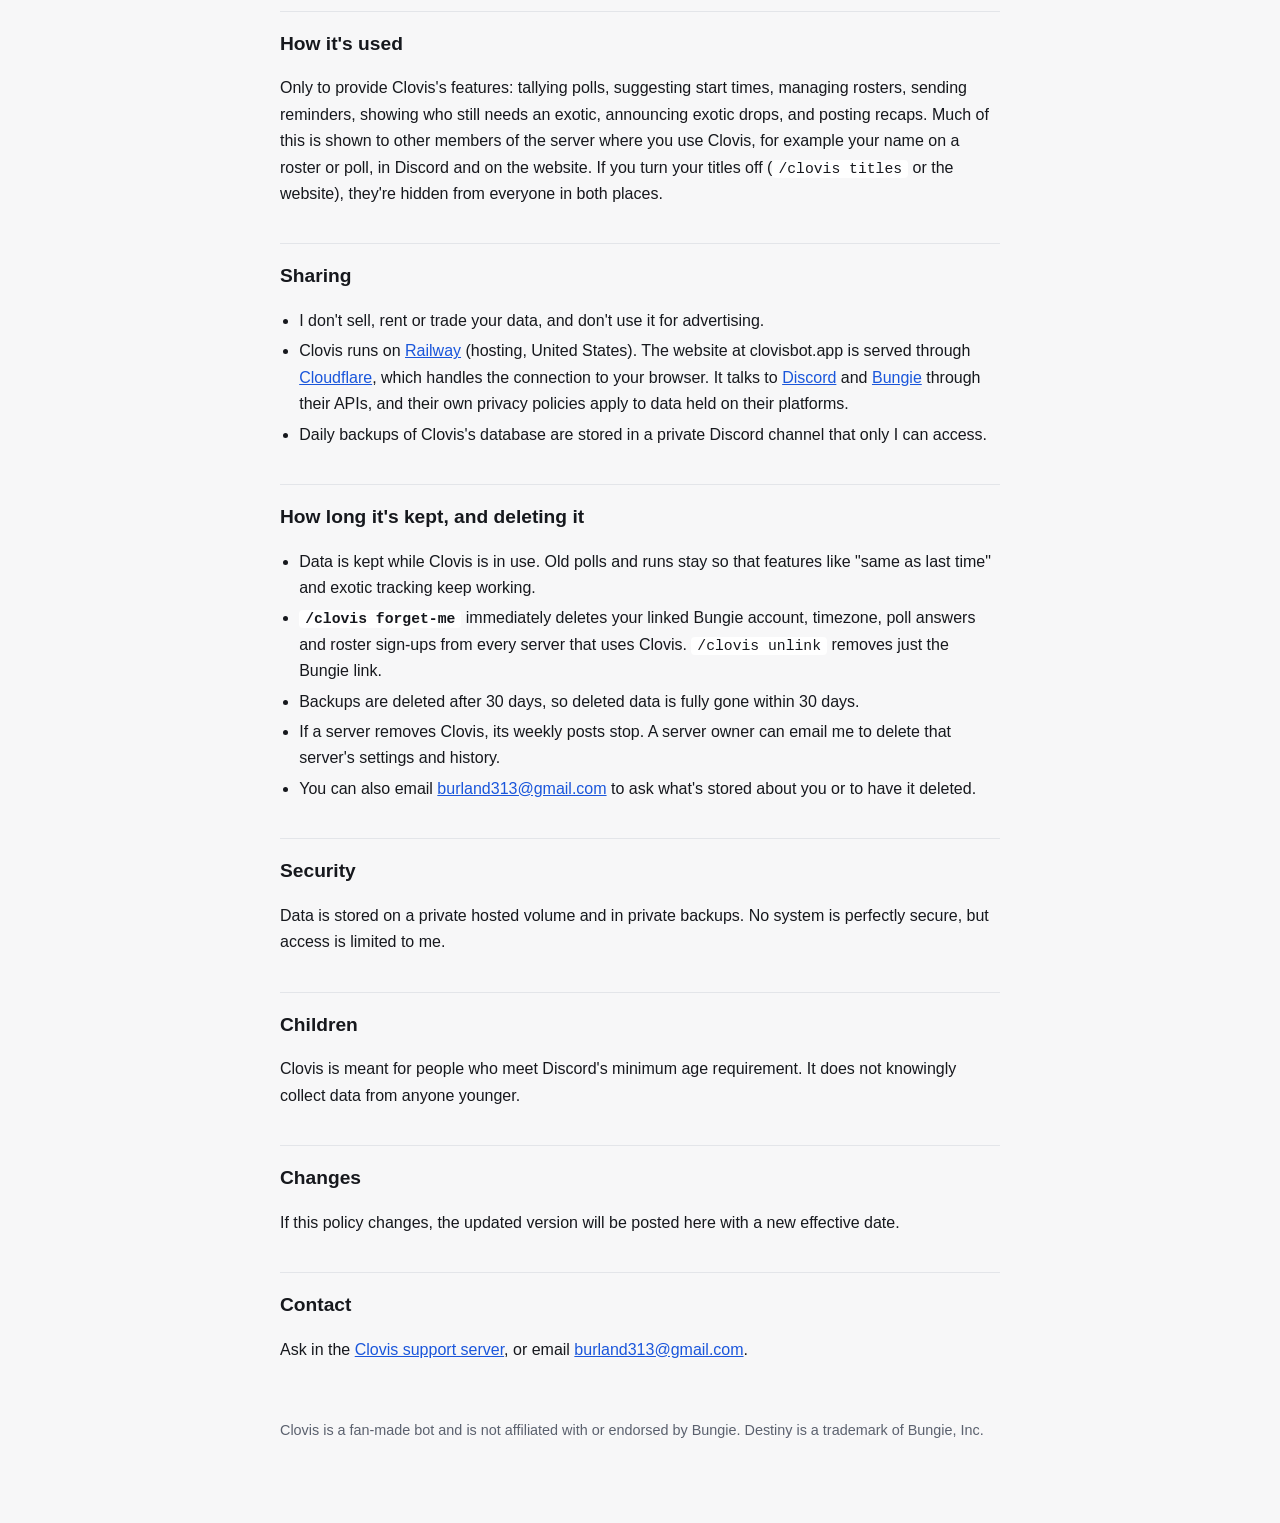
==== commit 74bc024e: "Privacy: the website is served through Cloudflare Co-Authored-By: Claude Opus 5.5 <noreply@anthropic" ====
--- a/privacy/index.html
+++ b/privacy/index.html
@@ -46,7 +46,7 @@
   <h2>Sharing</h2>
   <ul>
     <li>I don't sell, rent or trade your data, and don't use it for advertising.</li>
-    <li>Clovis runs on <a href="https://railway.com">Railway</a> (hosting, United States). It talks to <a href="https://discord.com/privacy">Discord</a> and <a href="https://www.bungie.net/7/en/Legal/PrivacyPolicy">Bungie</a> through their APIs, and their own privacy policies apply to data held on their platforms.</li>
+    <li>Clovis runs on <a href="https://railway.com">Railway</a> (hosting, United States). The website at clovisbot.app is served through <a href="https://www.cloudflare.com/privacypolicy/">Cloudflare</a>, which handles the connection to your browser. It talks to <a href="https://discord.com/privacy">Discord</a> and <a href="https://www.bungie.net/7/en/Legal/PrivacyPolicy">Bungie</a> through their APIs, and their own privacy policies apply to data held on their platforms.</li>
     <li>Daily backups of Clovis's database are stored in a private Discord channel that only I can access.</li>
   </ul>
 
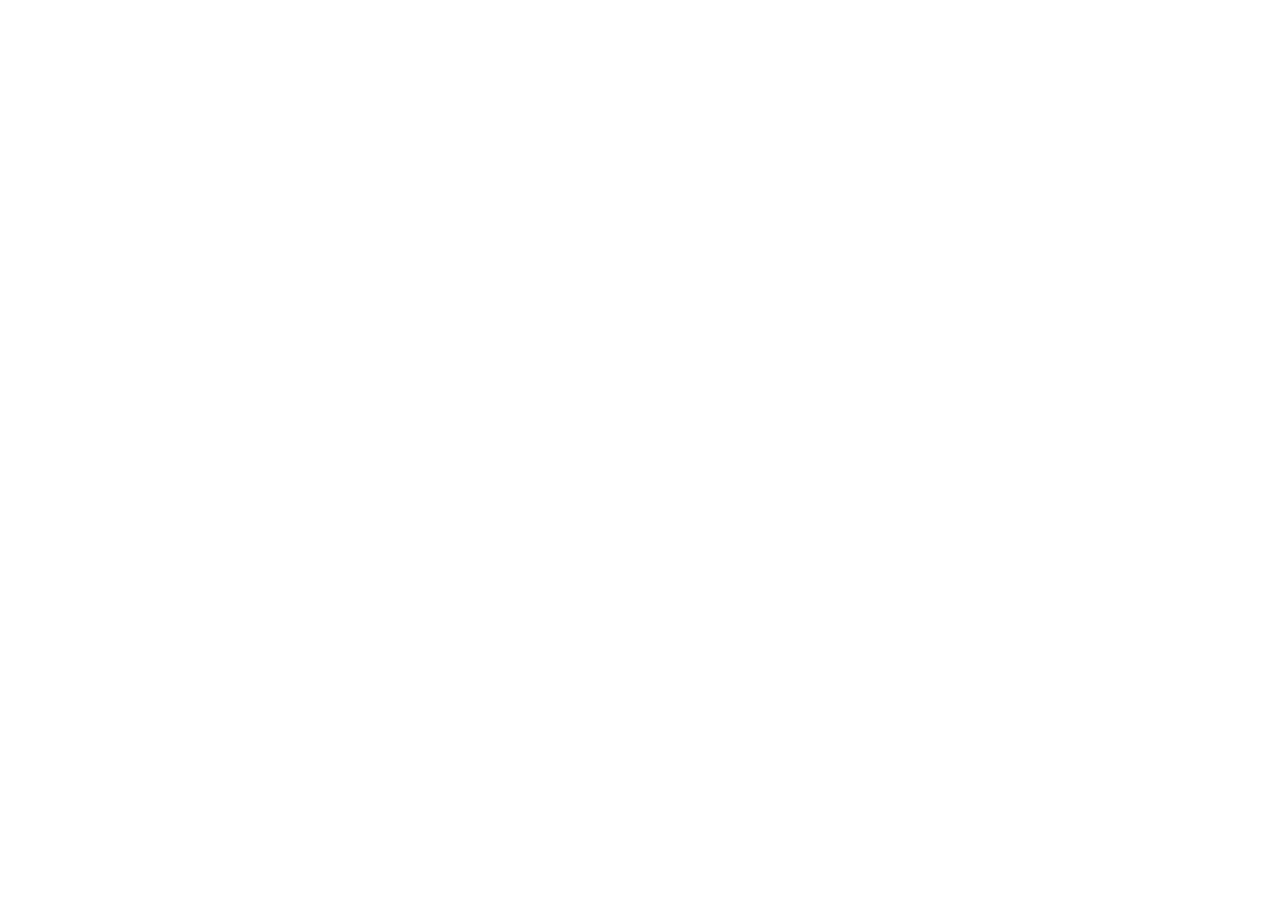
==== commit 3adaceee: "The site moved to clovisbot.app: these pages forward there Co-Authored-By: Claude Opus 5.5 <noreply@" ====
--- a/privacy/index.html
+++ b/privacy/index.html
@@ -4,74 +4,15 @@
 <meta charset="utf-8">
 <meta name="viewport" content="width=device-width, initial-scale=1">
 <title>Clovis Privacy Policy</title>
-<link rel="icon" type="image/png" sizes="32x32" href="../icon-32.png">
-<link rel="apple-touch-icon" href="../icon-180.png">
+<link rel="canonical" href="https://clovisbot.app/privacy">
+<meta http-equiv="refresh" content="0; url=https://clovisbot.app/privacy">
 <link rel="stylesheet" href="../style.css">
 </head>
 <body>
 <main>
-  <header><a href="../">← Clovis</a></header>
-  <h1>Privacy Policy</h1>
-  <p class="meta">Effective September 23, 2026 · Updated October 1, 2026</p>
-
-  <p>Clovis is a Discord bot that schedules Destiny 2 raids and dungeons. It is run by an individual developer ("I", "me"). This policy explains what Clovis stores, why, and how to have it deleted. The short version: Clovis only keeps what it needs to run its scheduling features, never sells anything, and you can delete your data at any time with <code>/clovis forget-me</code>.</p>
-
-  <h2>What Clovis stores</h2>
-  <p><strong>From Discord</strong>, when you use Clovis in a server:</p>
-  <ul>
-    <li>Your Discord user ID, and the IDs of the servers, channels, roles and messages Clovis works with.</li>
-    <li>Your poll answers: the days, times and activities you pick, and any per-day time changes.</li>
-    <li>Your answers on pickup posts (<code>/clovis lfg</code>): in, dungeon only or maybe.</li>
-    <li>Your timezone preference and whether you want reminders by DM, if you set them.</li>
-    <li>Your roster sign-ups (joined, tentative or waitlisted) and whether you joined for mechanics or ad clear.</li>
-    <li>Server settings chosen by that server's organizers, such as the timezone, default start time and roles to ping.</li>
-    <li>Callout maps organizers save: the map's name and the ID of the Discord message that holds the image. The image itself stays in Discord, and deleting that message removes it.</li>
-  </ul>
-  <p>Clovis does <strong>not</strong> read or store the content of messages people send in your server.</p>
-
-  <p><strong>From Bungie</strong>, only if a Bungie account is linked with <code>/clovis link</code>:</p>
-  <ul>
-    <li>The Bungie name and Destiny membership ID of the linked account.</li>
-    <li>Whether that account owns each raid and dungeon exotic Clovis tracks, and when this was last checked.</li>
-    <li>How many times that account has cleared each raid and dungeon, and its fastest time for each (from Bungie's activity stats), refreshed about twice a day and after runs.</li>
-  </ul>
-  <p><strong>Sign in with Bungie</strong> (optional): if you link by signing in on bungie.net, Bungie tells Clovis your Bungie.net account ID, which Clovis uses once to look up your Destiny accounts. Clovis doesn't keep the sign-in token, can't act on your account, and only asks Bungie for basic read access. Your link is marked as verified.</p>
-  <p><strong>The website</strong> (optional): the dashboard at <a href="https://clovisbot.app/app">clovisbot.app</a> lets you sign in with Discord. Discord tells Clovis your user ID, name, avatar and the list of servers you're in. Clovis uses that once to show the servers you share with it, then revokes the sign-in token: it can't read your messages or act on your account. Your browser keeps a signed cookie with your Discord ID, name, avatar and those shared server IDs for up to 7 days so you stay signed in; signing out deletes it. The site stores nothing new about you. It shows what Clovis already has (clears, fastest times, exotics, titles and run history) to members of the same server, and checks with Discord that you're still a member each time you open a server's page.</p>
-  <p><strong>Clans:</strong> if a server connects its Destiny clan, Clovis stores that clan's ID and name for the server and reads Bungie's public member list to show who's in it.</p>
-  <p>This information is public on Bungie.net for accounts whose privacy settings allow it. Server organizers can link a member's account on their behalf. Around each scheduled run, and about every 20 minutes in servers that turn on run reports (<code>/clovis reports</code>), Clovis also reads the linked players' recent activity history and post-game reports from Bungie to post recaps of raid and dungeon runs. Recaps are posted in Discord. The raw activity data is not stored; Clovis only keeps the IDs of runs it has already posted, so it doesn't post them twice.</p>
-
-  <h2>How it's used</h2>
-  <p>Only to provide Clovis's features: tallying polls, suggesting start times, managing rosters, sending reminders, showing who still needs an exotic, announcing exotic drops, and posting recaps. Much of this is shown to other members of the server where you use Clovis, for example your name on a roster or poll, in Discord and on the website. If you turn your titles off (<code>/clovis titles</code> or the website), they're hidden from everyone in both places.</p>
-
-  <h2>Sharing</h2>
-  <ul>
-    <li>I don't sell, rent or trade your data, and don't use it for advertising.</li>
-    <li>Clovis runs on <a href="https://railway.com">Railway</a> (hosting, United States). The website at clovisbot.app is served through <a href="https://www.cloudflare.com/privacypolicy/">Cloudflare</a>, which handles the connection to your browser. It talks to <a href="https://discord.com/privacy">Discord</a> and <a href="https://www.bungie.net/7/en/Legal/PrivacyPolicy">Bungie</a> through their APIs, and their own privacy policies apply to data held on their platforms.</li>
-    <li>Daily backups of Clovis's database are stored in a private Discord channel that only I can access.</li>
-  </ul>
-
-  <h2>How long it's kept, and deleting it</h2>
-  <ul>
-    <li>Data is kept while Clovis is in use. Old polls and runs stay so that features like "same as last time" and exotic tracking keep working.</li>
-    <li><strong><code>/clovis forget-me</code></strong> immediately deletes your linked Bungie account, timezone, poll answers and roster sign-ups from every server that uses Clovis. <code>/clovis unlink</code> removes just the Bungie link.</li>
-    <li>Backups are deleted after 30 days, so deleted data is fully gone within 30 days.</li>
-    <li>If a server removes Clovis, its weekly posts stop. A server owner can email me to delete that server's settings and history.</li>
-    <li>You can also email <a href="mailto:burland313@gmail.com">burland313@gmail.com</a> to ask what's stored about you or to have it deleted.</li>
-  </ul>
-
-  <h2>Security</h2>
-  <p>Data is stored on a private hosted volume and in private backups. No system is perfectly secure, but access is limited to me.</p>
-
-  <h2>Children</h2>
-  <p>Clovis is meant for people who meet Discord's minimum age requirement. It does not knowingly collect data from anyone younger.</p>
-
-  <h2>Changes</h2>
-  <p>If this policy changes, the updated version will be posted here with a new effective date.</p>
-
-  <h2>Contact</h2>
-  <p>Ask in the <a href="https://discord.gg/Kxr7ddPRrA">Clovis support server</a>, or email <a href="mailto:burland313@gmail.com">burland313@gmail.com</a>.</p>
-
-  <footer>Clovis is a fan-made bot and is not affiliated with or endorsed by Bungie. Destiny is a trademark of Bungie, Inc.</footer>
+  <h1><span>Clovis</span> has moved</h1>
+  <p>This page is now at <a href="https://clovisbot.app/privacy">clovisbot.app/privacy</a>.</p>
 </main>
+<script>location.replace('https://clovisbot.app/privacy');</script>
 </body>
 </html>
